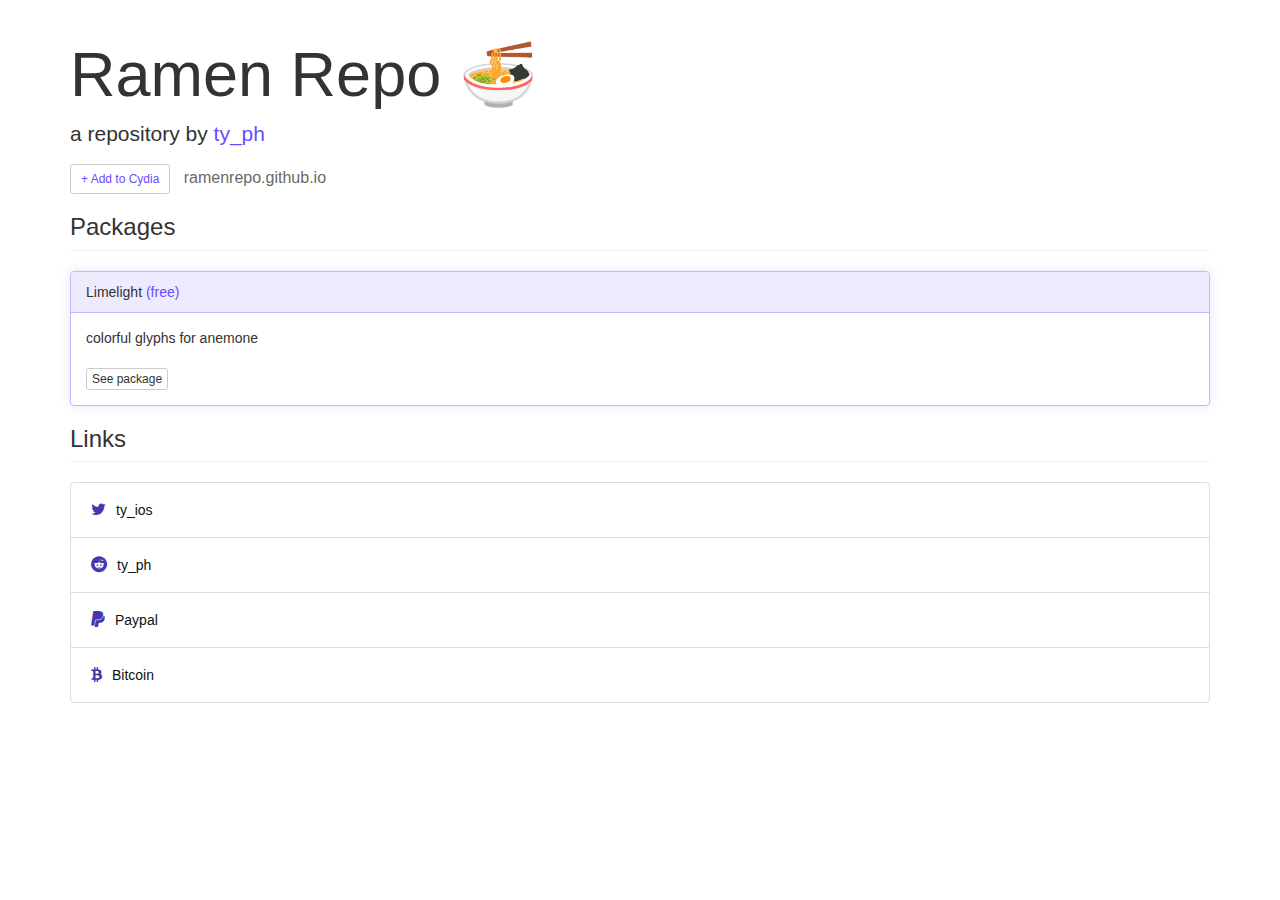
==== index.html @ ea36848f "index edit" ====
<!DOCTYPE html>
<html lang="en">
<head>
  <title>Ramen Repo</title>
  <meta charset="utf-8">
  <meta charset="utf-8">
  <meta name="viewport" content="width=device-width, initial-scale=1">
  <link rel="stylesheet" href="https://cdnjs.cloudflare.com/ajax/libs/font-awesome/4.7.0/css/font-awesome.min.css">
  <link rel="stylesheet" href="https://maxcdn.bootstrapcdn.com/bootstrap/3.3.5/css/bootstrap.min.css">
  <link rel="stylesheet" href="depictions/style.css">
  <script src="https://ajax.googleapis.com/ajax/libs/jquery/2.1.3/jquery.min.js"></script>
  <script type="text/javascript" src="depictions/js/data-loader-engine.js"></script>
  <style>
    .jumbotron {
    	margin-bottom: 0px !important;
    }
    .fa {
    	color: #4736b1;
  	}
  </style>

</head>
<body>

	<div id="packageHeader" class="container">
		<div class="jumbotron">
			<h1>Ramen Repo 🍜</h1>
			<p>a repository by <a href="http://www.reddit.com/u/ty_ph" class="purp">ty_ph</a></b><br></p>
			<p class="subtitle"><a class="btn btn-sm btn-default purp" href="cydia://url/https://cydia.saurik.com/api/share#?source=https://ramenrepo.github.io/">+ Add to Cydia</a>&nbsp;&nbsp;&nbsp;ramenrepo.github.io</p>
		</div>		
	</div>
	
<div class="container">

	<h3 id="wells" class="page-header">Packages</h3>
	<div class="panel panel-default">
		<div class="panel-heading">Limelight <span class="purp">(free)</span></div>
			<div class="panel-body">
				colorful glyphs for anemone<br /><br />
				<a class="btn btn-xs btn-default" href="depictions/?p=com.ramenrepo.limelight">See package</a>
			</div>
	</div>

	<script type="text/javascript">
	   function setAnchorTargets() {
		 // if on Cydia, set link targets to _blank
		 if (navigator.userAgent.search(/Cydia/) != -1) {
		   $("a").each(function() {
			 $(this).attr("target","_blank");
		   });
		 }
	   }

		var repoContents =  {
			"#repoFooterLinks" :
				{"type":"custom"
					,"source":"repo>footerlinks>link"
					,"render":function(element,source) {
						$.each(source, function(index,data) {
							var a = $("<a class='link-item list-group-item'>");
							a.attr("href",$(data).find('url').text());
							if ($(data).find('iconclass')) {
								var i =  $("<span>")
								i.attr("class",$(data).find('iconclass').text());
								console.log(i);
								$(a).append(i);
							}
							$(a).append($(data).find('name').text());
							$(element).append(a);
						}); //each
					} //render
				}
		}
		$( document ).ready(function() {
			$.ajax({type: "GET", dataType: "xml",url : ("../repo.xml"),cache: false,
				success : function(xml){
						  data_loader_engine(repoContents,xml);
				  setAnchorTargets();
					  },
				error: function() {
				  $("#contactInfo").hide();
				  setAnchorTargets();
				}
			}); //ajax


		}); // ready

	</script>
	
	
	<h3 id="wells" class="page-header">Links</h3>
	</div>

	<div id="contactInfo">
		<div class="container">
			<ul class="list-group" id="repoFooterLinks">
			</ul>
		<br>
		</div>
		</div>
	

</body>
</html>
---- depictions/style.css ----
.disable-hover {
    pointer-events: none;
}

.link-item {
    list-style-type: none;
    padding: 17px 15px;
    display: block;
    color: #111 !important;
    text-align: left;
}

a {
	color: #111;
}

.purp {
	color: #664dff !important;
}

.bold {
	font-weight: bold;
}

.light {
	color: #696969 !important;
}

.jumbotron {
	background-color: #fff;
	padding-bottom: 5px;
	padding-top: 20px;
	padding-left: 0px !important;;
	text-align: left;
}

.link-item:hover {
    border: 1px solid #ddd;
    background-color: #111;
}

html.can-touch .link-item:hover{ /* disable hover effect when input is touch */
    background-color: #fff;
}

html.can-touch .link-item:active{ /* disable hover effect when input is touch */
    background-color: #111;
}

.fa {
    font-size: 16px;
    margin-left: 5px;
    margin-right: 10px;
}

.packageHeader {
	margin-bottom: 0px !important;
	padding-bottom: 0px !important;
}

.page-header {
	margin-top: 0px !important;
}

.panel-default {
	border-color: #c2b8ff !important;
	box-shadow: 0 0 12px 0px #7004ff20 !important;
}

.panel-heading {
	border-color: #c2b8ff !important;
	background-color: #eeebff ! important;
}

.subtitle {
	font-size: 16px !important;
	color: #696969;
}

.jumbotron {
	margin-bottom: 0px !important;
}

#headerImage{
	padding-left: 0px !important;
	padding-right: 0px !important;
	border-radius: 10px !important;
}


.thumbnail {
	border-radius: 10px !important;
	overflow: hidden !important;
	padding: 0px !important;
	border: 0px !important;
	height: 200px !important;
	box-shadow: 0 3px 9px #00000066 !important;
}

.alert {
	margin-top: 15px !important;
}

#packageName {
	margin-top: 0px !important;
}
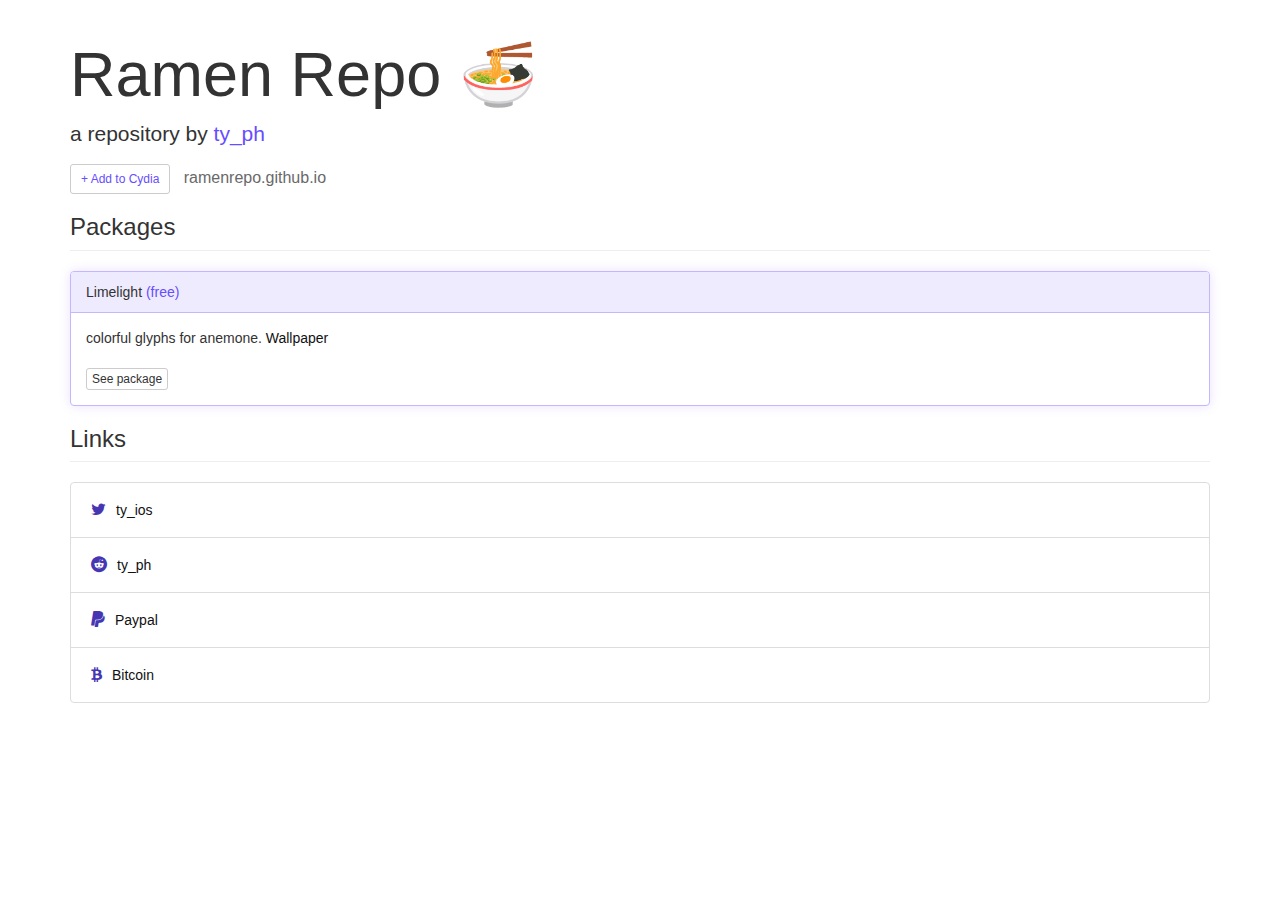
==== commit 0ec5ee94: "added wallpaper to root directory" ====
--- a/index.html
+++ b/index.html
@@ -2,6 +2,12 @@
 <html lang="en">
 <head>
   <title>Ramen Repo</title>
+  <link rel="apple-touch-icon" sizes="152x152" href="/apple-touch-icon.png">
+  <link rel="icon" type="image/png" sizes="32x32" href="/favicon-32x32.png">
+  <link rel="icon" type="image/png" sizes="16x16" href="/favicon-16x16.png">
+  <link rel="manifest" href="/site.webmanifest">
+  <meta name="msapplication-TileColor" content="#603cba">
+  <meta name="theme-color" content="#ffffff">
   <meta charset="utf-8">
   <meta charset="utf-8">
   <meta name="viewport" content="width=device-width, initial-scale=1">
@@ -18,6 +24,15 @@
     	color: #4736b1;
   	}
   </style>
+  <!-- Global site tag (gtag.js) - Google Analytics -->
+  <script async src="https://www.googletagmanager.com/gtag/js?id=UA-123752025-1"></script>
+  <script>
+    window.dataLayer = window.dataLayer || [];
+    function gtag(){dataLayer.push(arguments);}
+    gtag('js', new Date());
+    gtag('config', 'UA-123752025-1');
+  </script>
+
 
 </head>
 <body>
@@ -36,7 +51,7 @@
 	<div class="panel panel-default">
 		<div class="panel-heading">Limelight <span class="purp">(free)</span></div>
 			<div class="panel-body">
-				colorful glyphs for anemone<br /><br />
+				colorful glyphs for anemone. <a href="ramenrepo.github.io/w.png">Wallpaper</a><br /><br />
 				<a class="btn btn-xs btn-default" href="depictions/?p=com.ramenrepo.limelight">See package</a>
 			</div>
 	</div>
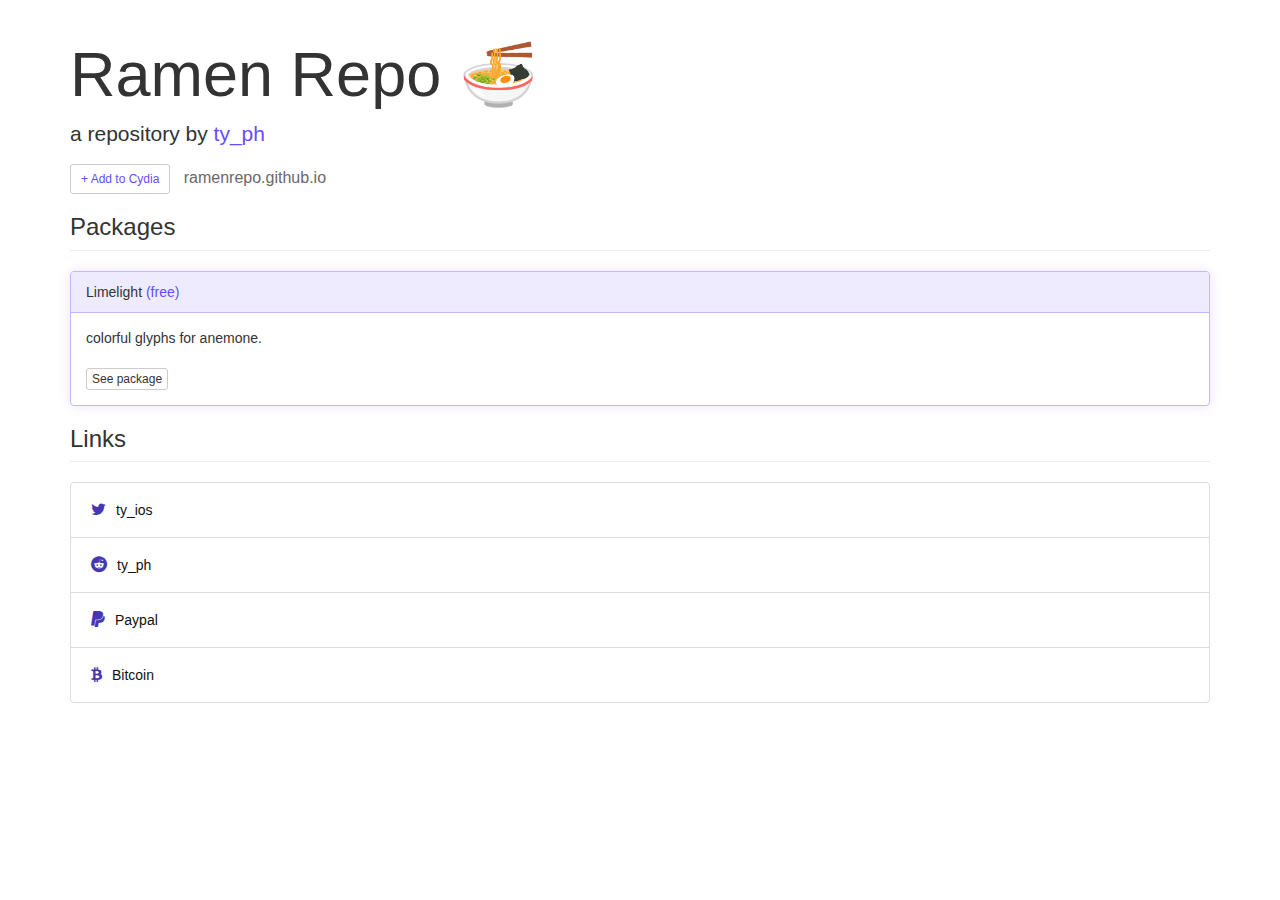
==== commit 3b550362: "moved wallpaper" ====
--- a/index.html
+++ b/index.html
@@ -51,7 +51,7 @@
 	<div class="panel panel-default">
 		<div class="panel-heading">Limelight <span class="purp">(free)</span></div>
 			<div class="panel-body">
-				colorful glyphs for anemone. <a href="ramenrepo.github.io/w.png">Wallpaper</a><br /><br />
+				colorful glyphs for anemone.<br /><br />
 				<a class="btn btn-xs btn-default" href="depictions/?p=com.ramenrepo.limelight">See package</a>
 			</div>
 	</div>
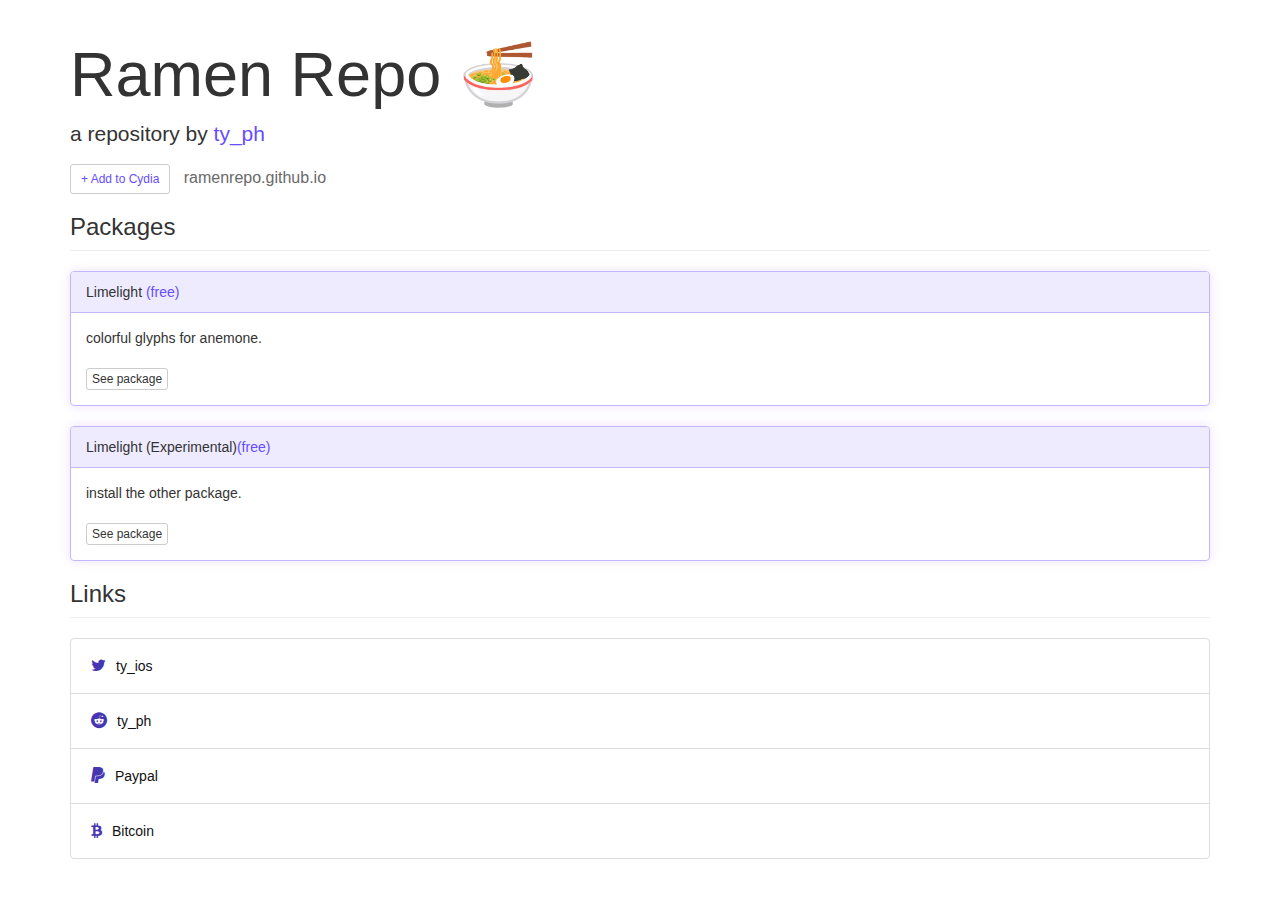
==== commit ec76f94e: "experiemental deb" ====
--- a/index.html
+++ b/index.html
@@ -53,6 +53,14 @@
 			<div class="panel-body">
 				colorful glyphs for anemone.<br /><br />
 				<a class="btn btn-xs btn-default" href="depictions/?p=com.ramenrepo.limelight">See package</a>
+			</div>
+	</div>
+	
+	<div class="panel panel-default">
+		<div class="panel-heading">Limelight (Experimental)<span class="purp">(free)</span></div>
+			<div class="panel-body">
+				install the other package.<br /><br />
+				<a class="btn btn-xs btn-default" href="depictions/?p=com.ramenrepo.limelightTest">See package</a>
 			</div>
 	</div>
 
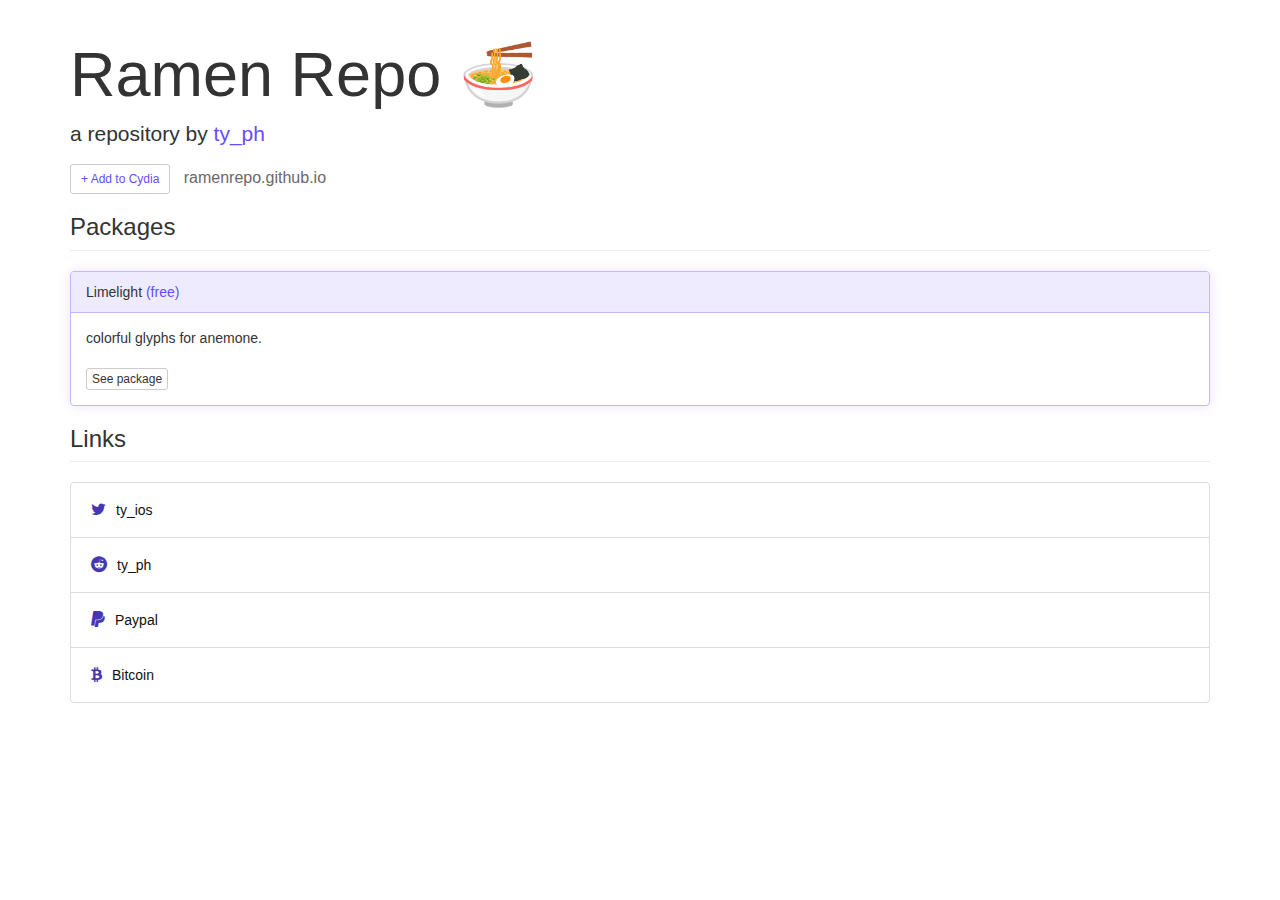
==== commit 9790dedb: "removed experimental" ====
--- a/index.html
+++ b/index.html
@@ -53,14 +53,6 @@
 			<div class="panel-body">
 				colorful glyphs for anemone.<br /><br />
 				<a class="btn btn-xs btn-default" href="depictions/?p=com.ramenrepo.limelight">See package</a>
-			</div>
-	</div>
-	
-	<div class="panel panel-default">
-		<div class="panel-heading">Limelight (Experimental)<span class="purp">(free)</span></div>
-			<div class="panel-body">
-				install the other package.<br /><br />
-				<a class="btn btn-xs btn-default" href="depictions/?p=com.ramenrepo.limelightTest">See package</a>
 			</div>
 	</div>
 
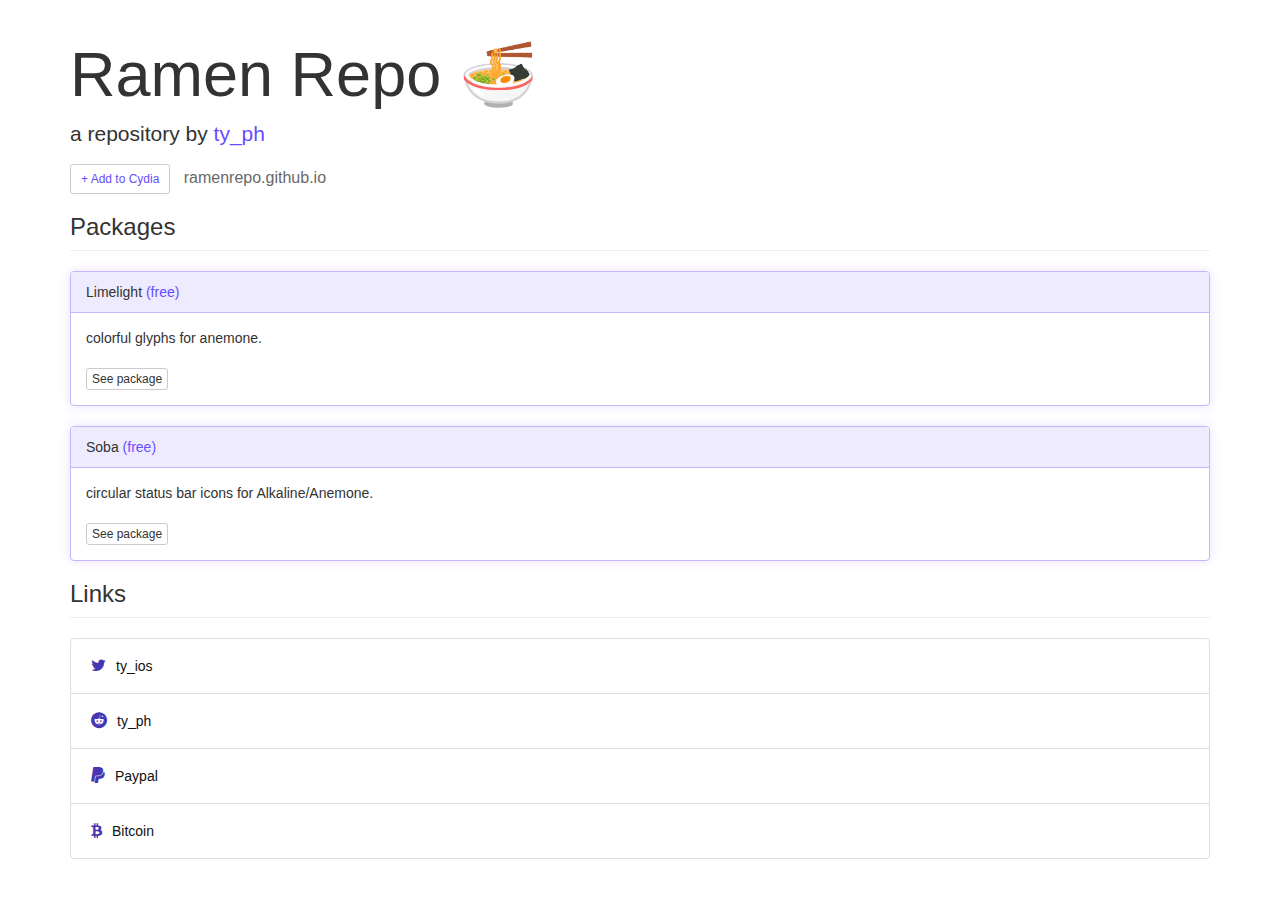
==== commit 44e0363f: "soba v1.0" ====
--- a/index.html
+++ b/index.html
@@ -53,6 +53,14 @@
 			<div class="panel-body">
 				colorful glyphs for anemone.<br /><br />
 				<a class="btn btn-xs btn-default" href="depictions/?p=com.ramenrepo.limelight">See package</a>
+			</div>
+	</div>
+	
+	<div class="panel panel-default">
+		<div class="panel-heading">Soba <span class="purp">(free)</span></div>
+			<div class="panel-body">
+				circular status bar icons for Alkaline/Anemone.<br /><br />
+				<a class="btn btn-xs btn-default" href="depictions/?p=com.ramenrepo.soba">See package</a>
 			</div>
 	</div>
 
